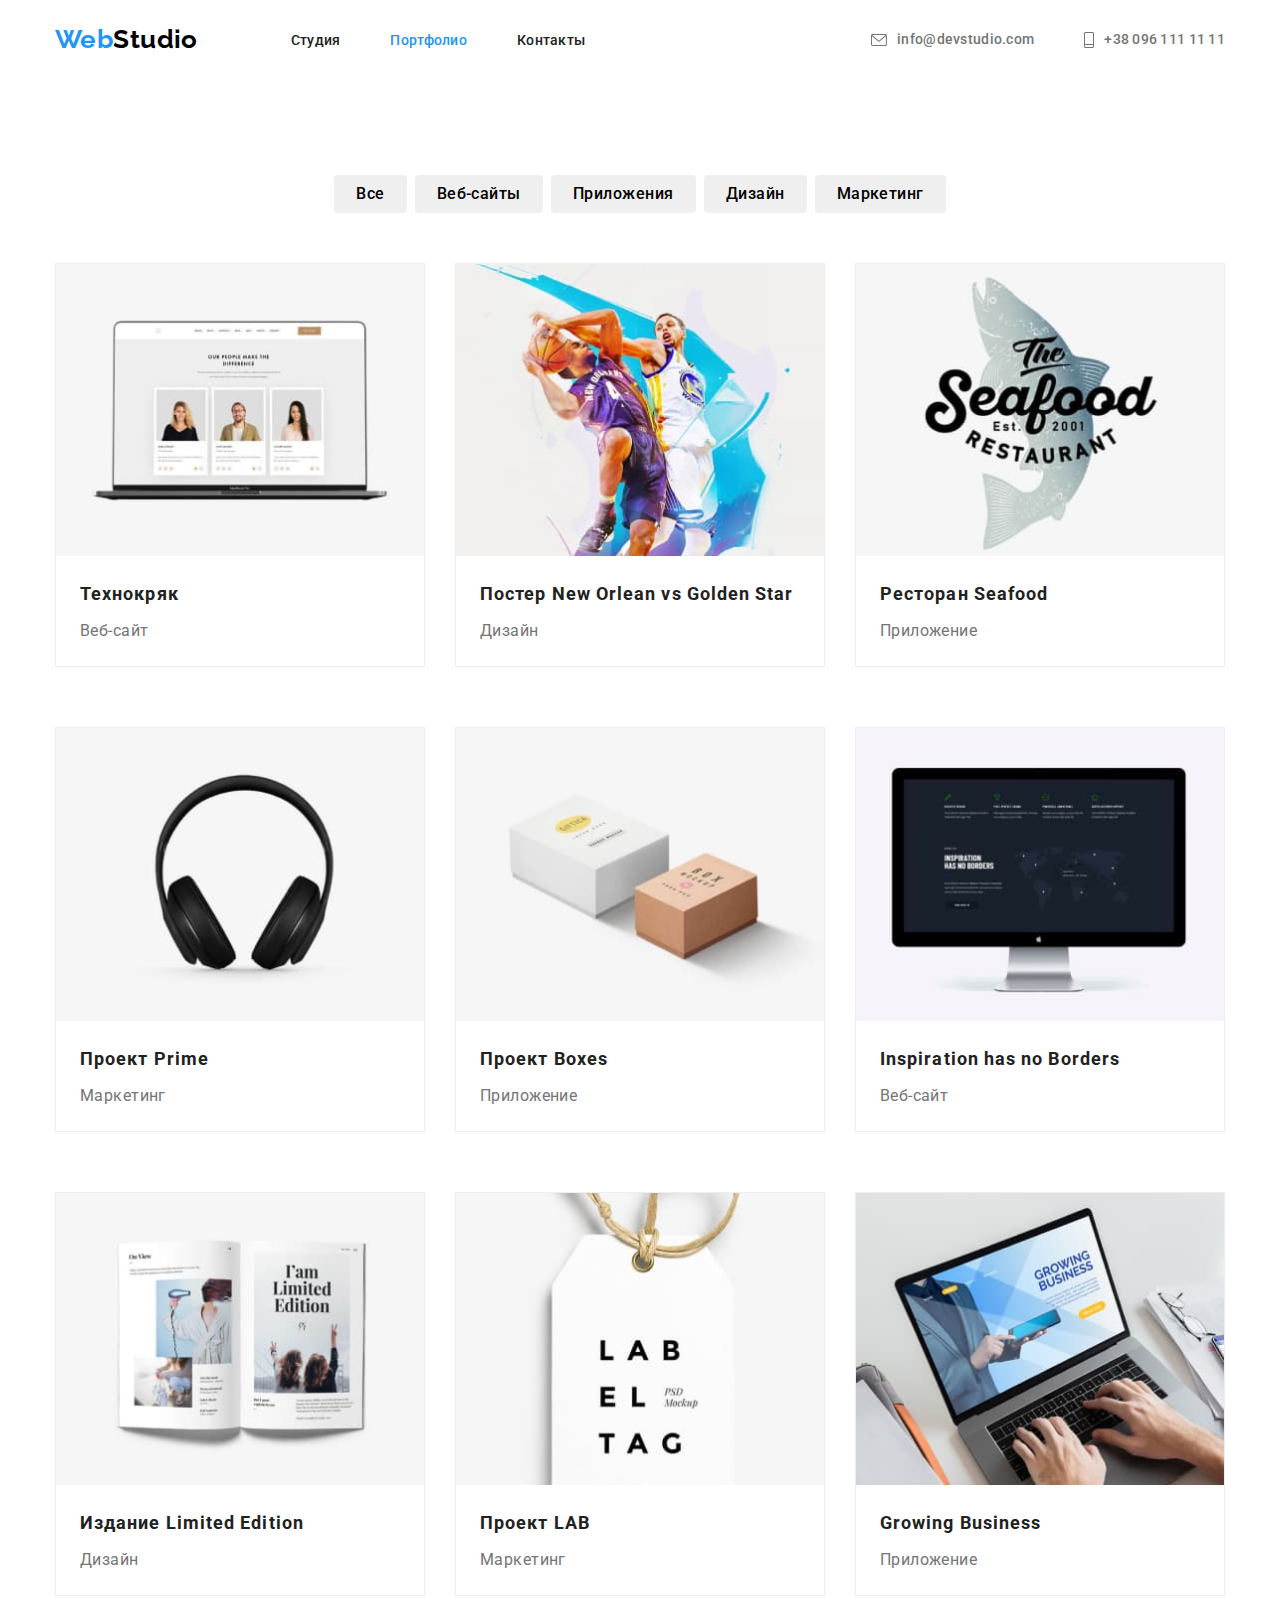
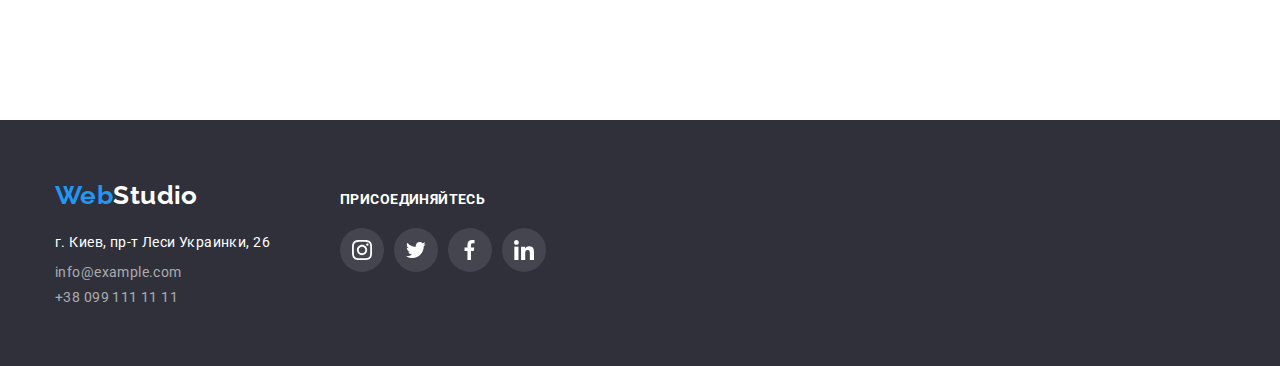
==== about.html @ 22957c2f "Initial commit" ====
<!DOCTYPE html>
<html lang="ru">
  <head>
    <meta charset="UTF-8" />
    <meta http-equiv="X-UA-Compatible" content="IE=edge" />
    <meta name="viewport" content="width=device-width, initial-scale=1.0" />
    <title>WebStudio</title>
    <link rel="preconnect" href="https://fonts.googleapis.com" />
    <link rel="preconnect" href="https://fonts.gstatic.com" crossorigin />
    <link
      href="https://fonts.googleapis.com/css2?family=Raleway:wght@700&family=Roboto:wght@400;500;700&display=swap"
      rel="stylesheet"
    />
    <link rel="stylesheet" href="https://cdn.jsdelivr.net/npm/modern-normalize@1.1.0/modern-normalize.min.css">    <link rel="stylesheet" href="./css/styles.css" />
  </head>
  <body>
    <header class="page-header ">
      <div class="container page-header-container">
        <nav class="page-nav">
          <a class="logo link" href="./index.html"><span class="active">Web</span>Studio </a>
          <ul class="menu list">
            <li class="menu-list">
              <a class="menu-item link" href="./index.html">Студия</a>
            </li>
            <li class="menu-list">
              <a class="menu-item active link" href="about.html">Портфолио</a>
            </li>
            <li class="menu-list">
              <a class="menu-item link" href="./index.html">Контакты</a>
            </li>
          </ul>
        </nav>
        <ul class="contact list ">
          <li class="item">
            <a class="mail-link link" href="mailto:info@devstudio.com" lang="en">
              <svg class="nav-contacts-icon " width="16px" height="12px">
                <use href="./images/symbol-defs.svg#icon-mail"></use>
              </svg>

              info@devstudio.com</a>
          </li>
          <li class="item">
            <a class="phone-number link" href="tel:+380961111111">
              <svg class="nav-contacts-icon " width="10px" height="16px">
                <use href="./images/symbol-defs.svg#icon-phone"></use>
              </svg>+38 096 111 11 11</a>
          </li>
        </ul>
      </div>

    </header>
      <main>
        <section class="section projects">
          <div class="container">
            <h1 class="projects-title">Наши работы</h1>
            <ul class="filter-list">
              <li class="filter-item">
                <button class="button button-active" type="button">Все</button>
              </li>
              <li class="filter-item"><button class="button button-active button.current," type="button">Веб-сайты</button></li>
              <li class="filter-item"><button class="button button-active button.current," type="button">Приложения</button></li>
              <li class="filter-item"><button class="button button-active button.current," type="button">Дизайн</button></li>
              <li class="filter-item"><button class="button button-active button.current," type="button">Маркетинг</button></li>
            </ul>
                <ul class="project list">
                  <li class="product-item  ">
                    <a href="" class="product-link link">
                      <img src="./images/project/laptop.jpg" alt="laptop" />
                      <h2 class="name">Технокряк</h2>
                      <p class="technology">Веб-сайт</p>
                    </a>
                  </li>
                  <li class="product-item  ">
                    <a href="" class="product-link link">
                      <img src="./images/project/basket.jpg" alt="basket" />
                      <h2 class="name">Постер New Orlean vs Golden Star</h2>
                      <p class="technology">Дизайн</p>
                    </a>
                  </li>
                  <li class="product-item  ">
                   <a href=""class="product-link link"> 
                    <img src="./images/project/seafoot.jpg" alt="seafoot" />
                    <h2 class="name">Ресторан Seafood</h2>
                    <p class="technology">Приложение</p>
                   </a>
                  </li>
                  <li class="product-item  ">
                    <a href="" class="product-link link">
                      <img src="./images/project/prime.jpg" alt="prime" />
                      <h2 class="name">Проект Prime</h2>
                      <p class="technology">Маркетинг</p>
                    </a>
                  </li>
                  <li class="product-item  ">
                    <a href="" class="product-link link">
                      <img src="./images/project/box.jpg" alt="box" />
                      <h2 class="name">Проект Boxes</h2>
                      <p class="technology">Приложение</p>
                    </a>
                  </li>
                  <li class="product-item  ">
                    <a href="" class="product-link link">
                      <img src="./images/project/borders.jpg" alt="borders" />
                      <h2 class="name">Inspiration has no Borders</h2>
                      <p class="technology">Веб-сайт</p>
                    </a>
                  </li>
                  <li class="product-item  ">
                    <a href="" class="product-link link">
                      <img src="./images/project/limited.jpg" alt="limited" />
                      <h2 class="name">Издание Limited Edition</h2>
                      <p class="technology">Дизайн</p>
                    </a>
                  </li>
                  <li class="product-item  ">
                    <a href="" class="product-link link">
                      <img src="./images/project/lab.jpg" alt="lab" />
                      <h2 class="name">Проект LAB</h2>
                      <p class="technology" >Маркетинг</p>
                    </a>
                  </li>
                  <li class="product-item  ">
                    <a href="" class="product-link link">
                      <img
                      src="./images/project/growingbusiness.jpg"
                      alt="growingbusiness"
                    />
                    <h2 class="name">Growing Business</h2>
                    <p class="technology">Приложение</p>
                    </a>
                  </li>
                </ul>
          </div>
            </section>  
    </main>
    <footer class="footer ">
      <div class="container footer-address-social">
        <div>
        <a class="logo-footer link" href="./index.html"><span class="active">Web</span>Studio </a>
        <address class="address">
          <div class="footer-contact">
            <ul class=" list">
              <li class="footer-list">
                <a class="maps-go link"
                  href="https://goo.gl/maps/N538ZTTaSPctqNAb8"
                  target="_blank"
                  rel="noopener noreferrer"
                  >г. Киев, пр-т Леси Украинки, 26
                </a>
              </li>
              <li class="footer-list">
                <a class="mail-link-footer link" href="mailto:info@example.com" lang="en">info@example.com</a>
              </li>
              <li class="footer-list">
                <a class="phone-number-footer link" href="tel:+380991111111">+38 099 111 11 11</a>
              </li>
            </ul>
          </div>
        </address>
      </div>
          <div class="social">
            <h3 class="social-title">присоединяйтесь</h3>
            <ul class="social-list">
              <li class="social-list-item">
                <a class="social-link" href="">
                  <svg class="social-item-logo">
                    <use href="./images/symbol-defs.svg#icon-instagram"></use>
                  </svg>
                </a>
              </li>
              <li class="social-list-item">
                <a class="social-link" href="">
                  <svg class="social-item-logo">
                    <use href="./images/symbol-defs.svg#icon-twitter"></use>
                  </svg>
                </a>
              </li>
              <li class="social-list-item">
                <a class="social-link" href="">
                  <svg class="social-item-logo">
                    <use href="./images/symbol-defs.svg#icon-facebook"></use>
                  </svg>
                </a>
              </li>
              <li class="social-list-item">
                <a class="social-link" href="">
                  <svg class="social-item-logo">
                    <use href="./images/symbol-defs.svg#icon-in"></use>
                  </svg>
                </a>
              </li>
            </ul>
          </div>
        </address>
      </div>
    </div>
    </footer>
  </body>
</html>
---- css/styles.css ----
:root {
  --background: #ffffff;
  --text-color: #757575;
  --active-color: #2196f3;
  --title-color: #212121;
  --text-primary-color: #ffffff;
  --black: #000;
  --hero-color: #2f303a;
  --icon-color: #afb1b8;
  --background-icon: #f5f4fa;
  --icon-bg-color: rgba(255, 255, 255, 0.1);
  --border-color: #eeeeee;
}

h1,
h2,
h3,
p {
  margin-top: 0;
  margin-bottom: 0;
}

ul,
ol {
  margin-top: 0;
  margin-bottom: 0;
  padding-left: 0;
}

img {
  display: block;
  max-width: 100%;
  height: auto;
}

button {
  cursor: pointer;
}

.section {
  padding: 94px 0;
}

body {
  font-family: "Roboto", sans-serif;
  font-size: 14px;
  letter-spacing: 0.03em;
  color: var(--text-color);
  background-color: var(--background);
}

.container {
  width: 1200px;
  margin-left: auto;
  margin-right: auto;
  padding-left: 15px;
  padding-right: 15px;
}

.list {
  list-style: none;
}

.link {
  text-decoration: none;
}

/*=========================header=========================  */

.page-header .contact-link {
  color: var(--text-color);
}

.page-header-container {
  display: flex;
  align-items: center;
}

.page-nav {
  display: flex;
  align-items: center;
}

.logo {
  font-family: "Raleway", sans-serif;
  font-weight: 700;
  font-size: 26px;
  line-height: 1.2;
  color: var(--black);
  margin-right: 93px;
  padding-top: 24px;
  padding-bottom: 25px;
  display: block;
}

.menu-list,
.contact {
  list-style: none;
}

.menu {
  display: flex;
  align-items: center;
  padding-top: 32px;
  padding-bottom: 32px;
}

.menu-list:not(:last-child) {
  margin-right: 50px;
}
.active {
  color: var(--active-color);
}

.menu-item {
  font-weight: 500;
  line-height: 1.14;
  letter-spacing: 0.02em;
  color: var(--title-color);
}

.mail-link {
  display: flex;
  align-items: center;
  padding-top: 32px;
  padding-bottom: 32px;
  font-weight: 500;
  font-size: 14px;
  line-height: 1.14;
  letter-spacing: 0.02em;
  color: var(--text-color);
  fill: var(--icon-color);
}

.nav-contacts-icon {
  fill: currentColor;
  margin-right: 10px;
}

.contact .item + .item {
  margin-left: 50px;
}

.phone-number {
  display: flex;
  align-items: center;
  padding-top: 32px;
  padding-bottom: 32px;
  font-weight: 500;
  font-size: 14px;
  line-height: 1.14;
  letter-spacing: 0.02em;
  color: var(--text-color);
  fill: var(--icon-color);
}

.menu-item.active,
.menu-item:focus,
.menu-item:hover,
.contact:focus,
.contact:hover {
  color: var(--active-color);
}

.contact {
  display: flex;
  align-items: center;
  margin-left: auto;
}

.mail-link:hover,
.mail-link:focus,
.mail-link-footer:hover,
.mail-link-footer:focus {
  color: var(--active-color);
}

.phone-number:hover,
.phone-number:focus,
.phone-number-footer:hover,
.phone-number-footer:focus {
  color: var(--active-color);
}

/*=========================hero=========================  */

.hero {
  padding: 200px 0;
  background-color: var(--hero-color);
  text-align: center;
  max-width: 1600px;
  margin-right: auto;
  margin-left: auto;
  background-repeat: no-repeat;
  background-image: linear-gradient(
      to right,
      rgba(47, 48, 58, 0.4),
      rgba(47, 48, 58, 0.4)
    ),
    url(../images/backround/backround.jpg);
  background-position: center;
  background-size: cover;
}

.main-title {
  margin-top: 0;
  margin-bottom: 30px;
  margin-left: auto;
  margin-right: auto;
  width: 696px;
  font-weight: 900;
  font-size: 44px;
  line-height: 1.36;
  text-align: center;
  letter-spacing: 0.06em;
  text-transform: uppercase;
  color: var(--text-primary-color);
}

.about-list {
  display: flex;
  flex-wrap: wrap;
  gap: 30px;
}

.about {
  font-weight: 700;
  font-size: 14px;
  line-height: 1.14;
  text-transform: uppercase;
  color: var(--title-color);
  margin-bottom: 10px;
}

.about-description {
  font-weight: 400;
  line-height: 1.71;
  flex-wrap: wrap;
  width: 270px;
  height: 70px;
}

.feature-icon {
  display: flex;
  flex-wrap: wrap;
  align-content: center;
  justify-content: center;
  height: 120px;
  margin-bottom: 30px;
  background-color: var(--background-icon);
}

.feature-item-icon {
  display: flex;
  flex-wrap: wrap;
  width: 70px;
  height: 70px;
}

/*=========================about-img=========================  */

.about-img {
  padding-top: 0;
}

.section-title {
  font-weight: 700;
  font-size: 36px;
  line-height: 1.17;
  text-align: center;
  color: var(--title-color);
}

.work-progress {
  margin-top: 50px;
  display: flex;
  gap: 30px;
}

/*=========================team=========================  */

.team {
  background: #f5f4fa;
}

.team-item {
  background-color: var(--text-primary-color);
}

.employees {
  margin-top: 50px;
  display: flex;
  gap: 30px;
}

.employees-name {
  font-weight: 500;
  font-size: 16px;
  line-height: 1.19;
  text-align: center;
  color: var(--title-color);
  margin-bottom: 10px;
  padding-top: 30px;
}

.employees-position {
  font-weight: 400;
  font-size: 16px;
  line-height: 1.19;
  text-align: center;
  margin-bottom: 16px;
}

.team-social-list {
  display: flex;
  gap: 10px;
  justify-content: center;
  margin: 0px;
  padding-bottom: 30px;
}

.team-social-item {
  display: flex;
  justify-content: center;
}

.team-social-link {
  width: 44px;
  height: 44px;
  border-radius: 50%;
  display: flex;
  align-items: center;
  justify-content: center;
  fill: var(--icon-color);
}

.team-social-link:hover,
.team-social-link:focus {
  fill: var(--text-primary-color);
  background: var(--active-color);
}

.team-social-icon {
  width: 20px;
  height: 20px;
}

/*=========================clients=========================  */
.clients-list {
  display: flex;
  justify-content: center;
  gap: 30px;
  margin-top: 50px;
}

.clients-list-item {
  width: calc((100% - 150px) / 6);
}

.clients-link {
  display: flex;
  flex-wrap: wrap;
  height: 92px;
  border: 1px solid var(--icon-color);
  border-radius: 4px;
  align-content: center;
  justify-content: center;
  fill: var(--icon-color);
}

.clients-link:hover,
.clients-link:focus {
  fill: var(--active-color);
  border: 1px solid var(--active-color);
}

/*=========================footer=========================  */

.footer {
  background-color: var(--hero-color);
  padding-top: 60px;
  padding-bottom: 60px;
}

.maps-go {
  font-weight: 400;
  font-size: 14px;
  line-height: 1.71;
  color: var(--text-primary-color);
}

.footer-list:not(:last-child) {
  margin-bottom: 9px;
}

.mail-link-footer,
.phone-number-footer {
  color: rgba(255, 255, 255, 0.6);
}

.logo-footer {
  font-family: "Raleway", sans-serif;
  font-weight: 700;
  font-size: 26px;
  line-height: 1.2;
  color: var(--text-primary-color);
  display: block;
  margin-bottom: 20px;
}

.address {
  font-style: normal;
}

.footer-contact {
  display: flex;
  align-items: baseline;
}

.footer-list :last-of-type {
  margin-bottom: 0;
  padding-bottom: 0;
}

.footer-address-social {
  display: flex;
  align-items: baseline;
}

.social {
  margin-left: 70px;
}

.social-title {
  margin-bottom: 20px;
  font-size: 14px;
  line-height: 1.14;
  text-transform: uppercase;
  font-style: normal;
  color: var(--background);
}

.social-list {
  display: flex;
  align-items: center;
  justify-content: center;
  gap: 10px;
}

.social-list-item {
  display: flex;
  flex-wrap: wrap;
  width: 44px;
  height: 44px;
  border-radius: 50%;
  background: var(--icon-bg-color);
}

.social-link {
  width: 44px;
  height: 44px;
  border-radius: 50%;
  display: flex;
  flex-wrap: wrap;
  align-content: center;
  justify-content: center;
  fill: var(--text-primary-color);
}

.social-item-logo {
  width: 20px;
  height: 20px;
}

.social-link:hover,
.social-link:focus {
  background: var(--active-color);
}

/*=========================projects =========================  */

.project {
  display: flex;
  flex-wrap: wrap;
  gap: 30px;
  padding: 0;
}

.projects-title {
  font-size: 0;
  color: transparent;
}

.filter-list {
  list-style: none;
  display: flex;
  justify-content: center;
  margin-bottom: 50px;
}

.filter-item:not(:last-child) {
  margin-right: 8px;
}

.project-title {
  font-size: 18px;
  line-height: 2;
  letter-spacing: 0.06em;
  color: var(--title-color);
}

.product-item {
  background-color: var(--text-primary-color);
  border: 1px solid var(--border-color);
  width: calc((100% - 60px) / 3);
  margin-bottom: 30px;
}

.product-link:hover,
.product-link:focus {
  display: block;
  box-shadow: 0px 1px 1px rgba(0, 0, 0, 0.12), 0px 4px 4px rgba(0, 0, 0, 0.06),
    1px 4px 6px rgba(0, 0, 0, 0.16);
}

.name {
  font-weight: 700;
  font-size: 18px;
  line-height: 2;
  letter-spacing: 0.06em;
  color: var(--title-color);
  padding-top: 20px;
  padding-right: 24px;
  padding-left: 24px;
  margin-bottom: 4px;
}

.technology {
  font-weight: 400;
  font-size: 16px;
  line-height: 1.88;
  margin: 0;
  padding-top: 0;
  padding-left: 24px;
  padding-bottom: 20px;
  padding-right: 24px;
  color: var(--text-color);
}

/*=========================button =========================  */

.modal-btn {
  display: inline-block;
  border: none;
  border-radius: 4px;
  padding: 10px 32px;
  min-width: 200px;
  font-family: "Roboto";
  font-size: 16px;
  line-height: 1.88;
  align-items: center;
  letter-spacing: 0.06em;
  color: var(--text-primary-color);
  background-color: var(--active-color);
  cursor: pointer;
}

.modal-btn:hover,
.modal-btn:focus {
  color: var(--active-color);
  background-color: var(--text-primary-color);
}

.button.current,
.button:hover,
.button:focus {
  color: var(--text-primary-color);
  background-color: var(--active-color);
  box-shadow: 0px 3px 1px rgba(0, 0, 0, 0.1), 0px 1px 2px rgba(0, 0, 0, 0.08),
    0px 2px 2px rgba(0, 0, 0, 0.12);
}

.button-active {
  display: inline-block;
  border: none;
  border-radius: 4px;
  margin-top: 0;
  margin-bottom: 0;
  padding: 6px 22px;
  font-family: inherit;
  font-weight: 500;
  font-size: 16px;
  line-height: 1.62;
  text-align: center;
  letter-spacing: 0.03em;
  cursor: pointer;
}

.button-active:not(:last-child) {
  margin-left: 8px;
}
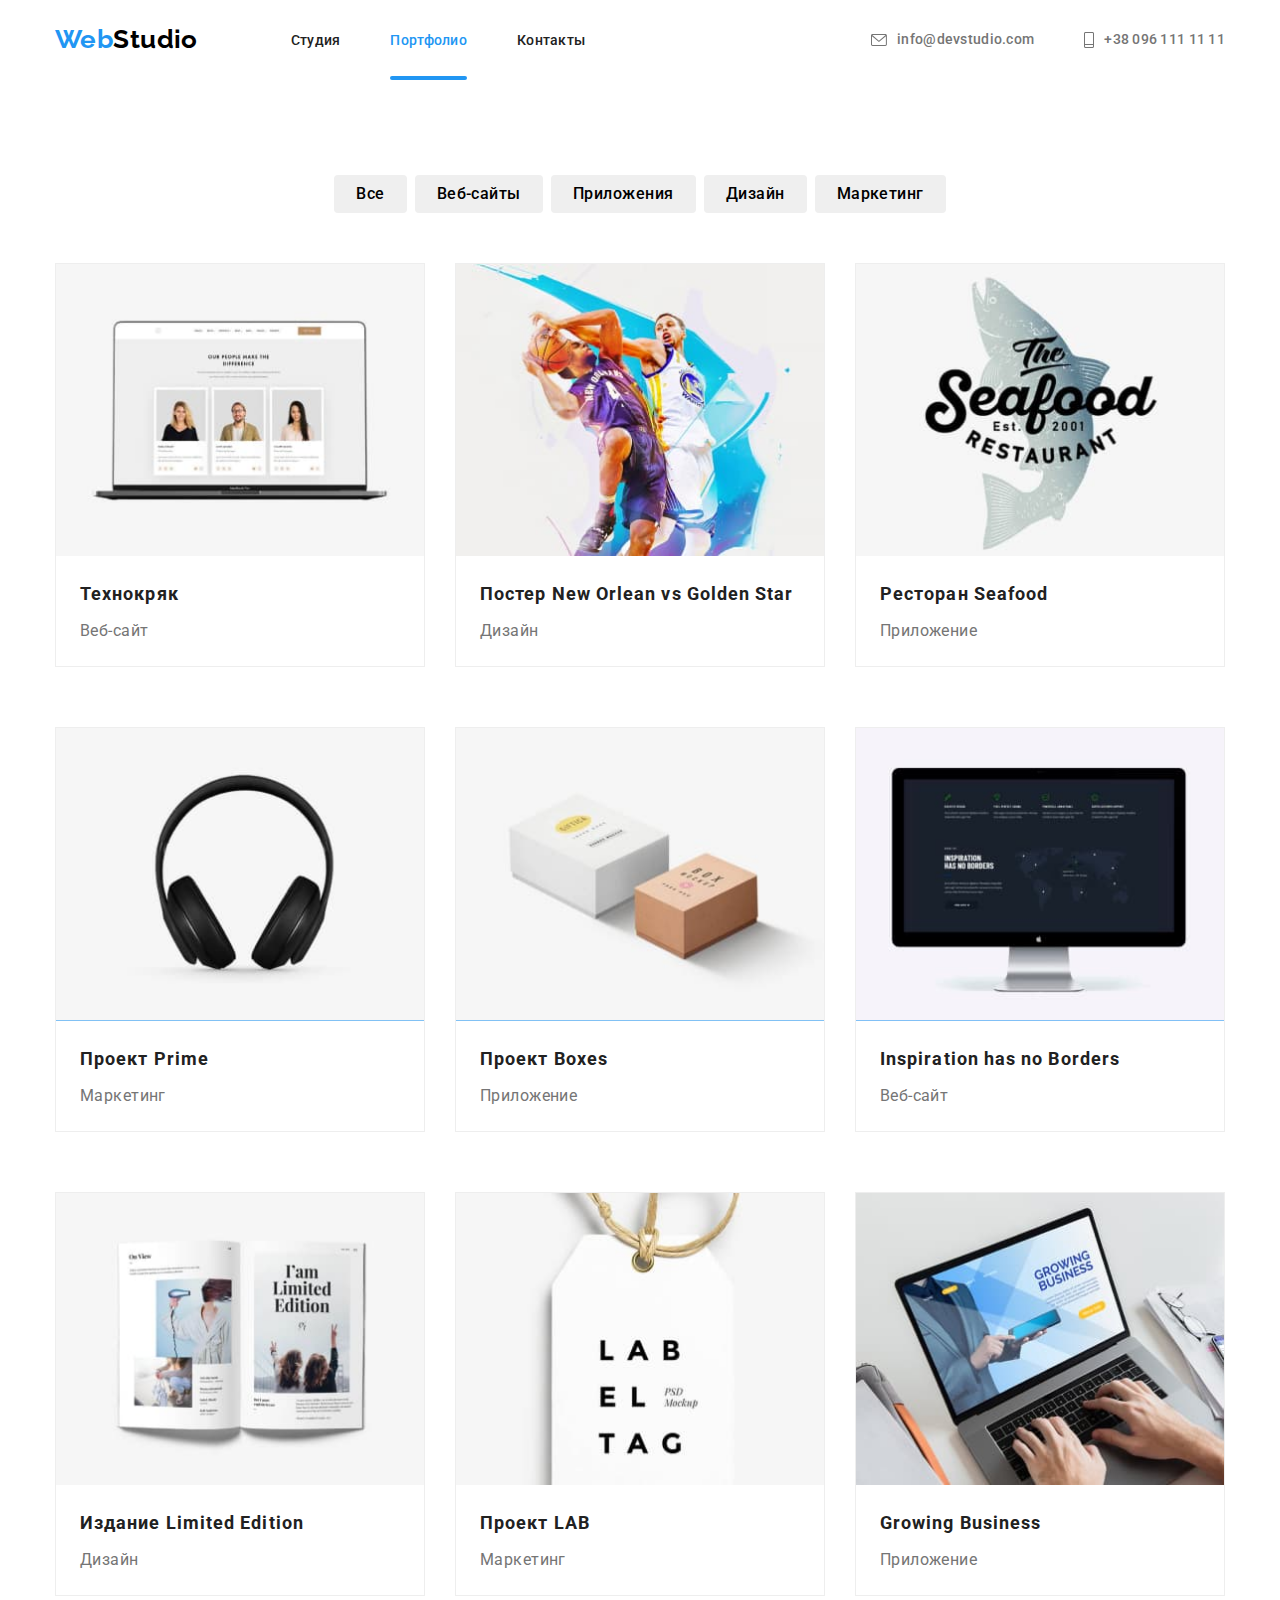
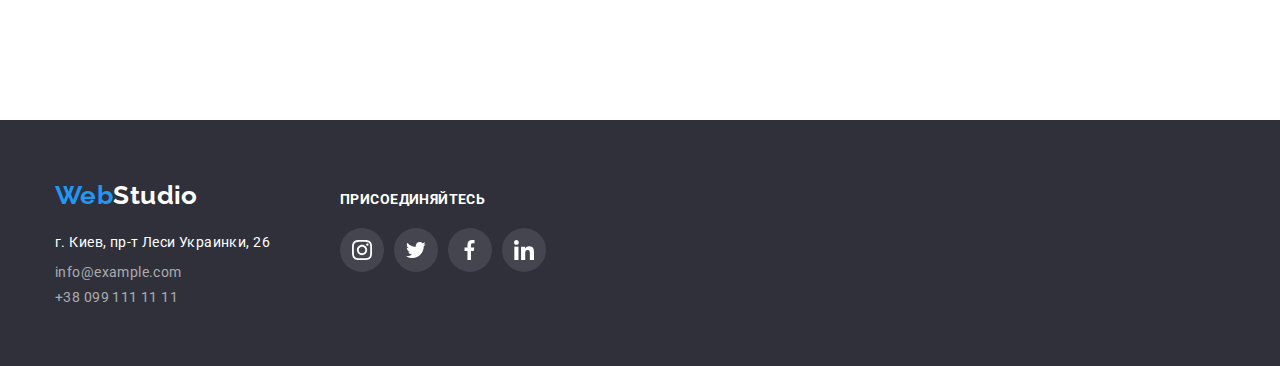
==== commit 91d86acf: "update" ====
--- a/about.html
+++ b/about.html
@@ -17,7 +17,7 @@
     <header class="page-header ">
       <div class="container page-header-container">
         <nav class="page-nav">
-          <a class="logo link" href="./index.html"><span class="active">Web</span>Studio </a>
+          <a class="logo link" href="./index.html"><span class="blue">Web</span>Studio </a>
           <ul class="menu list">
             <li class="menu-list">
               <a class="menu-item link" href="./index.html">Студия</a>
@@ -64,67 +64,112 @@
             </ul>
                 <ul class="project list">
                   <li class="product-item  ">
-                    <a href="" class="product-link link">
-                      <img src="./images/project/laptop.jpg" alt="laptop" />
+                    <div class="product-list-img">
+                      <a href="" class="product-link link">
+                        <img src="./images/project/laptop.jpg" alt="laptop" />
+                        <p class="background-text">
+                          Ресурс пропонує комплексні пропозиції з різним рівнем функціоналу та сервісів. Все це дозволить відвідувачу отримати вичерпні відомості про компанію чи приватну особу.
+                        </p>
+                    </div>
                       <h2 class="name">Технокряк</h2>
                       <p class="technology">Веб-сайт</p>
                     </a>
                   </li>
                   <li class="product-item  ">
-                    <a href="" class="product-link link">
-                      <img src="./images/project/basket.jpg" alt="basket" />
+                    <div class="product-list-img">
+                      <a href="" class="product-link link">
+                        <img src="./images/project/basket.jpg" alt="basket" />
+                        <p class="background-text">
+                          Ресурс пропонує комплексні пропозиції з різним рівнем функціоналу та сервісів. Все це дозволить відвідувачу отримати вичерпні відомості про компанію чи приватну особу.
+                        </p>
+                    </div>
                       <h2 class="name">Постер New Orlean vs Golden Star</h2>
                       <p class="technology">Дизайн</p>
                     </a>
                   </li>
                   <li class="product-item  ">
-                   <a href=""class="product-link link"> 
-                    <img src="./images/project/seafoot.jpg" alt="seafoot" />
+                    <div class="product-list-img">
+                      <a href=""class="product-link link"> 
+                        <img src="./images/project/seafoot.jpg" alt="seafoot" />
+                        <p class="background-text">
+                          Ресурс пропонує комплексні пропозиції з різним рівнем функціоналу та сервісів. Все це дозволить відвідувачу отримати вичерпні відомості про компанію чи приватну особу.
+                        </p>
+                    </div>
                     <h2 class="name">Ресторан Seafood</h2>
                     <p class="technology">Приложение</p>
                    </a>
                   </li>
                   <li class="product-item  ">
-                    <a href="" class="product-link link">
-                      <img src="./images/project/prime.jpg" alt="prime" />
+                    <div class="product-list-img">
+                      <a href="" class="product-link link">
+                        <img src="./images/project/prime.jpg" alt="prime" />
+                        <p class="background-text">
+                          Ресурс пропонує комплексні пропозиції з різним рівнем функціоналу та сервісів. Все це дозволить відвідувачу отримати вичерпні відомості про компанію чи приватну особу.
+                        </p>
+                    </div>
                       <h2 class="name">Проект Prime</h2>
                       <p class="technology">Маркетинг</p>
                     </a>
                   </li>
                   <li class="product-item  ">
-                    <a href="" class="product-link link">
-                      <img src="./images/project/box.jpg" alt="box" />
+                    <div class="product-list-img">
+                      <a href="" class="product-link link">
+                        <img src="./images/project/box.jpg" alt="box" />
+                        <p class="background-text">
+                          Ресурс пропонує комплексні пропозиції з різним рівнем функціоналу та сервісів. Все це дозволить відвідувачу отримати вичерпні відомості про компанію чи приватну особу.
+                        </p>
+                    </div>
                       <h2 class="name">Проект Boxes</h2>
                       <p class="technology">Приложение</p>
                     </a>
                   </li>
                   <li class="product-item  ">
-                    <a href="" class="product-link link">
-                      <img src="./images/project/borders.jpg" alt="borders" />
+                    <div class="product-list-img">
+                      <a href="" class="product-link link">
+                        <img src="./images/project/borders.jpg" alt="borders" />
+                        <p class="background-text">
+                          Ресурс пропонує комплексні пропозиції з різним рівнем функціоналу та сервісів. Все це дозволить відвідувачу отримати вичерпні відомості про компанію чи приватну особу.
+                        </p>
+                    </div>
                       <h2 class="name">Inspiration has no Borders</h2>
                       <p class="technology">Веб-сайт</p>
                     </a>
                   </li>
                   <li class="product-item  ">
-                    <a href="" class="product-link link">
-                      <img src="./images/project/limited.jpg" alt="limited" />
+                    <div class="product-list-img">
+                      <a href="" class="product-link link">
+                        <img src="./images/project/limited.jpg" alt="limited" />
+                        <p class="background-text">
+                          Ресурс пропонує комплексні пропозиції з різним рівнем функціоналу та сервісів. Все це дозволить відвідувачу отримати вичерпні відомості про компанію чи приватну особу.
+                        </p>
+                    </div>
                       <h2 class="name">Издание Limited Edition</h2>
                       <p class="technology">Дизайн</p>
                     </a>
                   </li>
                   <li class="product-item  ">
-                    <a href="" class="product-link link">
-                      <img src="./images/project/lab.jpg" alt="lab" />
+                    <div class="product-list-img">
+                      <a href="" class="product-link link">
+                        <img src="./images/project/lab.jpg" alt="lab" />
+                        <p class="background-text">
+                          Ресурс пропонує комплексні пропозиції з різним рівнем функціоналу та сервісів. Все це дозволить відвідувачу отримати вичерпні відомості про компанію чи приватну особу.
+                        </p>
+                    </div>
                       <h2 class="name">Проект LAB</h2>
                       <p class="technology" >Маркетинг</p>
                     </a>
                   </li>
                   <li class="product-item  ">
-                    <a href="" class="product-link link">
-                      <img
-                      src="./images/project/growingbusiness.jpg"
-                      alt="growingbusiness"
-                    />
+                    <div class="product-list-img">
+                      <a href="" class="product-link link">
+                        <img
+                        src="./images/project/growingbusiness.jpg"
+                        alt="growingbusiness"
+                      />
+                        <p class="background-text">
+                          Ресурс пропонує комплексні пропозиції з різним рівнем функціоналу та сервісів. Все це дозволить відвідувачу отримати вичерпні відомості про компанію чи приватну особу.
+                        </p>
+                    </div>
                     <h2 class="name">Growing Business</h2>
                     <p class="technology">Приложение</p>
                     </a>
@@ -136,7 +181,7 @@
     <footer class="footer ">
       <div class="container footer-address-social">
         <div>
-        <a class="logo-footer link" href="./index.html"><span class="active">Web</span>Studio </a>
+        <a class="logo-footer link" href="./index.html"><span class="blue">Web</span>Studio </a>
         <address class="address">
           <div class="footer-contact">
             <ul class=" list">
--- a/css/styles.css
+++ b/css/styles.css
@@ -10,6 +10,8 @@
   --background-icon: #f5f4fa;
   --icon-bg-color: rgba(255, 255, 255, 0.1);
   --border-color: #eeeeee;
+  --transition-dur-and-func: 250ms cubic-bezier(0.4, 0, 0.2, 1);;
+
 }
 
 h1,
@@ -93,6 +95,24 @@
   display: block;
 }
 
+.menu-item.active::after {
+  content: "";
+  display: block;
+  width: 100%;
+  height: 4px;
+  border-radius: 2px;
+  background: var(--active-color);
+  position: absolute;
+  display: block;
+  left: 0;
+  bottom: 0;
+}
+
+.menu-item.active{
+  position: relative;
+  color: var(--active-color);
+}
+
 .menu-list,
 .contact {
   list-style: none;
@@ -108,7 +128,8 @@
 .menu-list:not(:last-child) {
   margin-right: 50px;
 }
-.active {
+
+.blue {
   color: var(--active-color);
 }
 
@@ -117,6 +138,9 @@
   line-height: 1.14;
   letter-spacing: 0.02em;
   color: var(--title-color);
+  padding-top: 32px;
+  padding-bottom: 32px;
+  transition: var(--transition-dur-and-func);
 }
 
 .mail-link {
@@ -130,6 +154,7 @@
   letter-spacing: 0.02em;
   color: var(--text-color);
   fill: var(--icon-color);
+  transition: var(--transition-dur-and-func);
 }
 
 .nav-contacts-icon {
@@ -152,6 +177,7 @@
   letter-spacing: 0.02em;
   color: var(--text-color);
   fill: var(--icon-color);
+  transition: var(--transition-dur-and-func);
 }
 
 .menu-item.active,
@@ -181,6 +207,8 @@
 .phone-number-footer:focus {
   color: var(--active-color);
 }
+
+
 
 /*=========================hero=========================  */
 
@@ -277,6 +305,29 @@
   gap: 30px;
 }
 
+.work-progress-item{
+  position: relative;
+}
+
+.work-progress-text{
+  position: absolute;
+  bottom: 0;
+  left: 0;
+
+  width: 100%;
+  margin-bottom: 0;
+  padding: 27px 0;
+
+  text-align: center;
+  color: var(--text-primary-color);
+  font-weight: 700;
+  line-height: 1.14;
+  text-transform: uppercase;
+
+  background-color: rgba(47, 48, 58, 0.8);
+}
+
+
 /*=========================team=========================  */
 
 .team {
@@ -332,6 +383,7 @@
   align-items: center;
   justify-content: center;
   fill: var(--icon-color);
+  transition: var(--transition-dur-and-func);
 }
 
 .team-social-link:hover,
@@ -366,6 +418,7 @@
   align-content: center;
   justify-content: center;
   fill: var(--icon-color);
+  transition: var(--transition-dur-and-func);
 }
 
 .clients-link:hover,
@@ -396,6 +449,7 @@
 .mail-link-footer,
 .phone-number-footer {
   color: rgba(255, 255, 255, 0.6);
+  transition: var(--transition-dur-and-func);
 }
 
 .logo-footer {
@@ -465,6 +519,7 @@
   align-content: center;
   justify-content: center;
   fill: var(--text-primary-color);
+  transition: var(--transition-dur-and-func);
 }
 
 .social-item-logo {
@@ -547,6 +602,40 @@
   color: var(--text-color);
 }
 
+.background-text {
+  position: absolute;
+  left: 0;
+  top: 0;
+  width: 100%;
+  height: 100%;
+  font-weight: 400;
+  font-size: 18px;
+  line-height: 1.56;
+  color: var(--text-primary-color);
+  background: rgba(33, 150, 243, 0.9);
+  padding-top: 63px;
+  padding-bottom: 63px;
+  padding-left: 24px;
+  padding-right: 24px;
+  transform: translate(0, 100%);
+  transition: var(--transition-dur-and-func);
+}
+
+.product-link {
+  display: block;
+  transition: var(--transition-dur-and-func);
+}
+
+.product-list-img {
+  position: relative;
+  overflow: hidden;
+}
+
+.product-item:hover .background-text,
+.product-item:focus .background-text {
+  transform: translate(0, 0);
+}
+
 /*=========================button =========================  */
 
 .modal-btn {
@@ -563,6 +652,7 @@
   color: var(--text-primary-color);
   background-color: var(--active-color);
   cursor: pointer;
+  transition: var(--transition-dur-and-func);
 }
 
 .modal-btn:hover,
@@ -593,9 +683,70 @@
   line-height: 1.62;
   text-align: center;
   letter-spacing: 0.03em;
-  cursor: pointer;
+  cursor: pointer; 
+   transition: var(--transition-dur-and-func);
+
 }
 
 .button-active:not(:last-child) {
   margin-left: 8px;
 }
+
+
+/* ======MODAL WINDOW========================= */
+.backdrop{
+  position: fixed;
+  top: 0;
+  left: 0;
+  width: 100%;
+  height: 100%;
+  background: rgba(0, 0, 0, 0.2);
+  z-index: 100;
+  transition: opacity var(--transition-dur-and-func), visibility var(--transition-dur-and-func);
+}
+
+.backdrop.is-hidden{
+opacity: 0;
+visibility: hidden;
+pointer-events: none;
+}
+
+.modal{
+  position: absolute;
+  top: 50%;
+  left: 50%;
+  transform: translate(-50%,-50%);
+  width: 528px;
+  height: 580px;
+  background: var(--text-primary-color);
+}
+
+.modal-close-btn{
+  position: absolute;
+  top: 8px;
+  right: 8px;
+  display: flex;
+  justify-content: center;
+  align-items: center;
+  width: 30px;
+  height: 30px;
+  border-radius: 50%;
+  background-color: transparent;
+  border: 1px solid rgba(0, 0, 0, 0.1);
+  padding: 0;
+  transition: border-color var(--transition-dur-and-func);
+}
+
+.modal-close-btn:hover,
+.modal-close-btn:focus{
+  border-color:var(--active-color);
+}
+
+.modal-close-btn:hover .modal-close-btn-icon,
+.modal-close-btn:focus .modal-close-btn-icon{
+  fill: var(--active-color);
+}
+
+.modal-close-btn-icon{
+  transition: fill var(--transition-dur-and-func);
+}